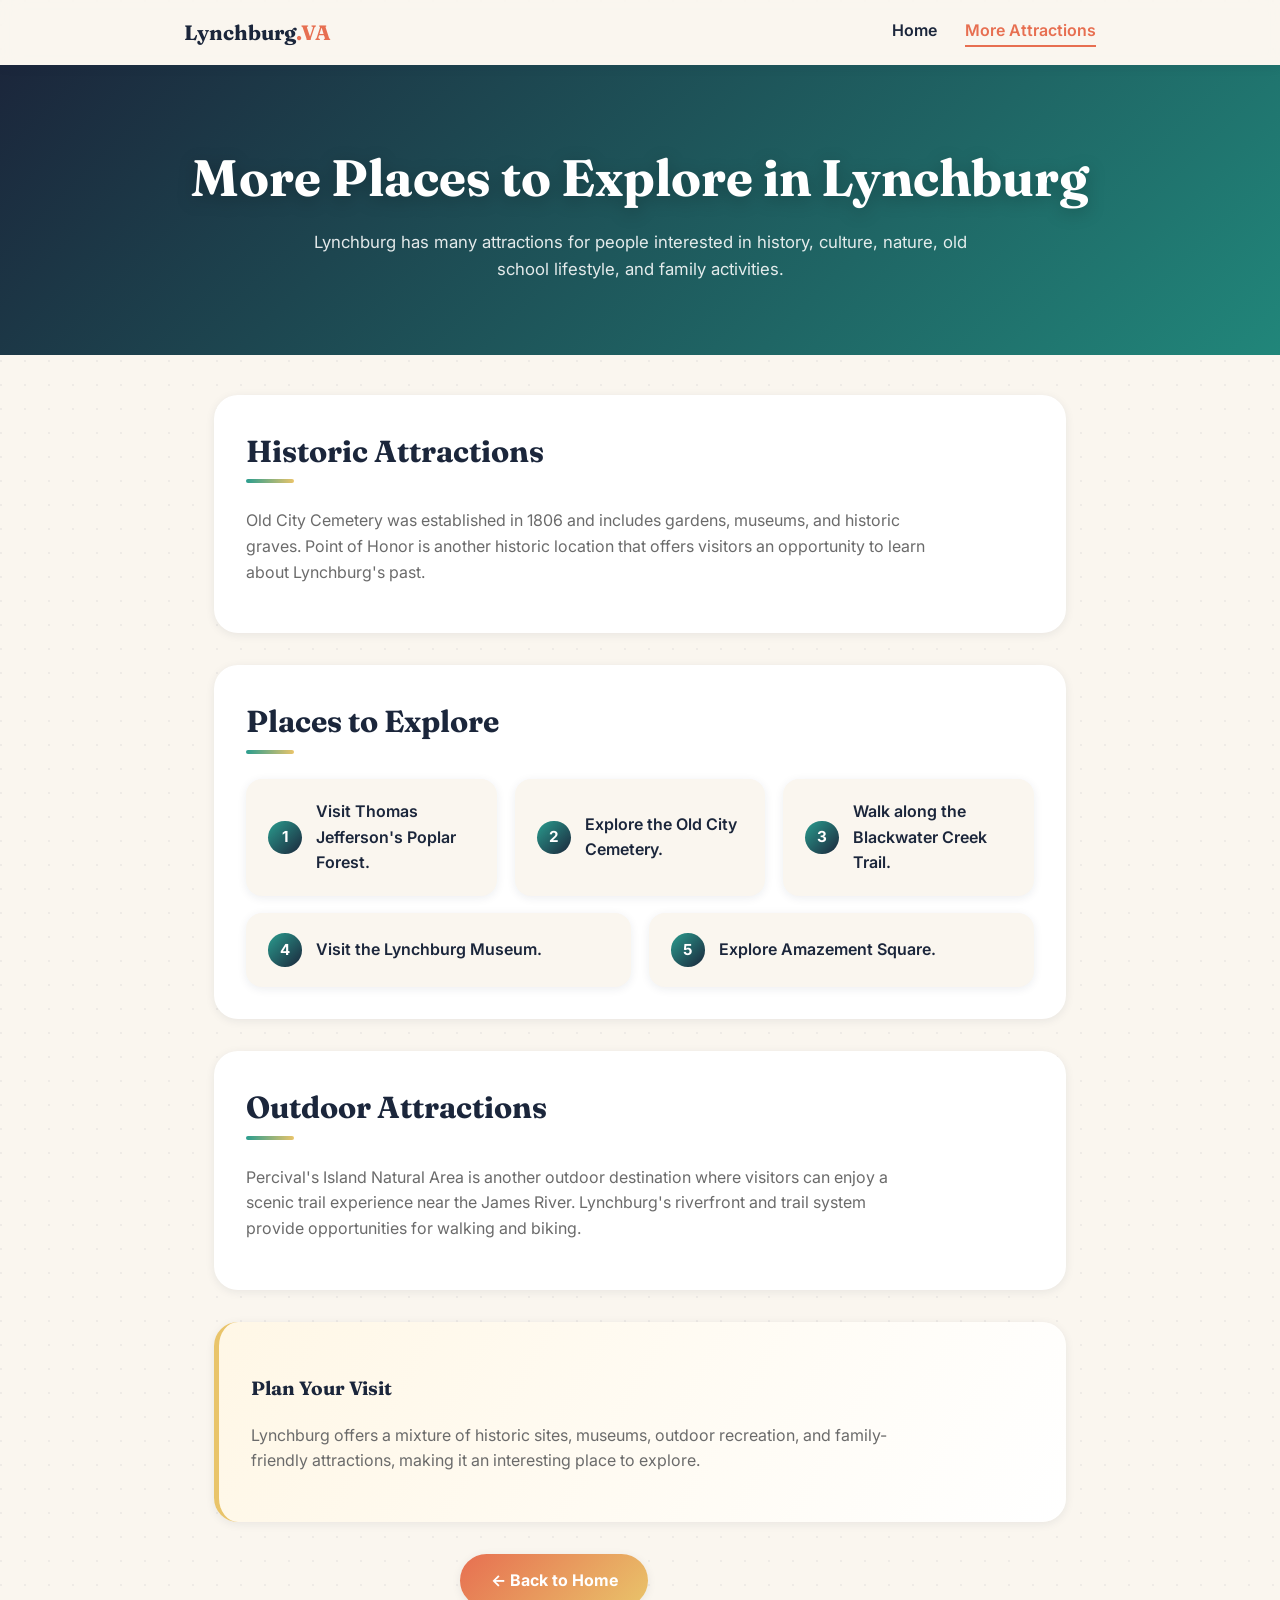
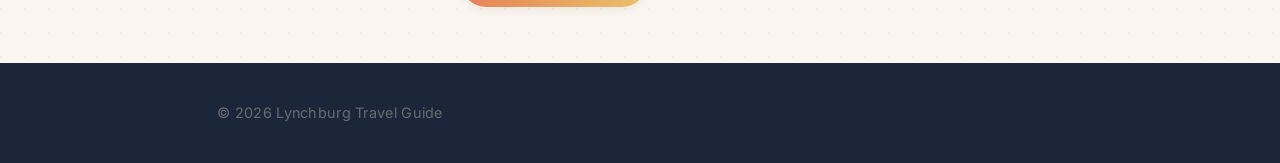
==== page2.html @ 8ecd6f42 "Add HTML structure and CSS styling with Flexbox layout" ====
<!DOCTYPE html>
<html lang="en">
<!-- Title of the page -->
<head>
    <meta charset="UTF-8">
    <meta name="viewport" content="width=device-width, initial-scale=1.0">
    <title>More Lynchburg Attractions</title>
    <!-- Google Fonts for heading/body typography -->
    <link rel="preconnect" href="https://fonts.googleapis.com">
    <link rel="preconnect" href="https://fonts.gstatic.com" crossorigin>
    <link href="https://fonts.googleapis.com/css2?family=Fraunces:wght@600;700&family=Inter:wght@400;500;600;700&display=swap" rel="stylesheet">
    <!-- Custom stylesheet -->
    <link rel="stylesheet" href="styles.css">
</head>
<body>
    <!-- Site navigation -->
    <header class="site-header">
        <nav class="site-nav">
            <a href="index.html" class="logo">Lynchburg<span>.VA</span></a>
            <div class="nav-links">
                <a href="index.html" class="nav-link">Home</a>
                <a href="page2.html" class="nav-link active">More Attractions</a>
            </div>
        </nav>
    </header>

    <!-- Main header -->
    <section class="hero" id="hero">
        <h1>More Places to Explore in Lynchburg</h1>
        <!-- Giving context about main topic -->
        <p class="hero-text">Lynchburg has many attractions for people interested in history, culture, nature, old school lifestyle, and family activities.</p>
    </section>

    <main class="container">
        <!-- Attractions list -->
        <section class="content-section" id="historic">
            <h2>Historic Attractions</h2>
            <p>
                Old City Cemetery was established in 1806 and includes gardens, museums, and historic graves. Point of Honor is another historic location that offers visitors an opportunity to learn about Lynchburg's past.
            </p>
        </section>

        <!-- Places List -->
        <section class="content-section" id="explore">
            <h2>Places to Explore</h2>
            <ol class="attractions-grid numbered">
                <li class="attraction-card">Visit Thomas Jefferson's Poplar Forest.</li>
                <li class="attraction-card">Explore the Old City Cemetery.</li>
                <li class="attraction-card">Walk along the Blackwater Creek Trail.</li>
                <li class="attraction-card">Visit the Lynchburg Museum.</li>
                <li class="attraction-card">Explore Amazement Square.</li>
            </ol>
        </section>

        <section class="content-section" id="outdoor">
            <h2>Outdoor Attractions</h2>
            <p>
                Percival's Island Natural Area is another outdoor destination where visitors can enjoy a scenic trail experience near the James River. Lynchburg's riverfront and trail system provide opportunities for walking and biking.
            </p>
        </section>

        <section class="content-section highlight" id="plan-visit">
            <h3>Plan Your Visit</h3>
            <p>
                Lynchburg offers a mixture of historic sites, museums, outdoor recreation, and family-friendly attractions, making it an interesting place to explore.
            </p>
        </section>

        <!-- Link of the home page -->
        <p class="cta">
            <a href="index.html" class="btn">&larr; Back to Home</a>
        </p>
    </main>

    <footer class="site-footer">
        <p>&copy; 2026 Lynchburg Travel Guide</p>
    </footer>
</body>
</html>
---- styles.css ----
/* =========================================================
   Lynchburg Attractions — Stylesheet
   Shared by index.html and page2.html
   Sections: Variables > Reset > Tag styles > Layout (Flexbox)
             > Classes/IDs > Components > Animations > Responsive
   ========================================================= */

/* ---------- 1. Design tokens (CSS variables) ---------- */
:root {
    --color-navy: #1b263b;
    --color-navy-light: #2b3a55;
    --color-teal: #2a9d8f;
    --color-teal-dark: #21867a;
    --color-gold: #e9c46a;
    --color-brick: #e76f51;
    --color-cream: #faf6ef;
    --color-white: #ffffff;
    --color-text: #2f2f2f;
    --color-text-light: #6b6b6b;

    --font-heading: "Fraunces", Georgia, serif;
    --font-body: "Inter", "Segoe UI", sans-serif;

    --radius-sm: 8px;
    --radius-md: 16px;
    --radius-lg: 24px;

    --shadow-sm: 0 2px 10px rgba(27, 38, 59, 0.08);
    --shadow-md: 0 10px 26px rgba(27, 38, 59, 0.14);
    --shadow-lg: 0 20px 46px rgba(27, 38, 59, 0.22);

    --transition: 0.3s ease;
}

/* ---------- 2. Reset & base ---------- */
* {
    box-sizing: border-box;
}

html {
    scroll-behavior: smooth;
}

::selection {
    background: var(--color-gold);
    color: var(--color-navy);
}

/* Themed scrollbar (WebKit browsers) */
::-webkit-scrollbar {
    width: 10px;
}
::-webkit-scrollbar-track {
    background: var(--color-cream);
}
::-webkit-scrollbar-thumb {
    background: var(--color-teal);
    border-radius: 10px;
}

/* ---------- 3. Tag-based styling ---------- */
body {
    margin: 0;
    font-family: var(--font-body);
    color: var(--color-text);
    background-color: var(--color-cream);
    background-image:
        radial-gradient(circle at 1px 1px, rgba(27, 38, 59, 0.05) 1px, transparent 0);
    background-size: 24px 24px;
    line-height: 1.6;
    /* Flexbox page shell: pushes footer to the bottom on short pages */
    display: flex;
    flex-direction: column;
    min-height: 100vh;
}

h1 {
    font-family: var(--font-heading);
    font-size: clamp(2.1rem, 5vw, 3.2rem);
    font-weight: 700;
    margin: 0 0 0.6rem;
}

h2 {
    font-family: var(--font-heading);
    font-size: clamp(1.4rem, 3vw, 1.9rem);
    color: var(--color-navy);
    margin-top: 0;
    position: relative;
    padding-bottom: 0.5rem;
}

/* Small decorative underline under every h2, tag-level styling */
h2::after {
    content: "";
    position: absolute;
    left: 0;
    bottom: 0;
    width: 48px;
    height: 4px;
    border-radius: 4px;
    background: linear-gradient(90deg, var(--color-teal), var(--color-gold));
}

h3 {
    font-family: var(--font-heading);
    color: var(--color-navy);
    font-size: 1.2rem;
}

p {
    color: var(--color-text-light);
    max-width: 68ch;
}

ul,
ol {
    padding-left: 0;
}

li {
    list-style: none;
}

a {
    color: var(--color-teal-dark);
    text-decoration: none;
    transition: color var(--transition);
}

a:hover {
    color: var(--color-brick);
}

img {
    max-width: 100%;
    display: block;
}

/* ---------- 4. Site header / nav (Flexbox) ---------- */
.site-header {
    position: sticky;
    top: 0;
    z-index: 10;
    background: rgba(250, 246, 239, 0.85);
    backdrop-filter: blur(10px);
    -webkit-backdrop-filter: blur(10px);
    box-shadow: var(--shadow-sm);
}

.site-nav {
    display: flex;
    align-items: center;
    justify-content: space-between;
    flex-wrap: wrap;
    gap: 0.75rem;
    max-width: 960px;
    margin: 0 auto;
    padding: 1rem 1.5rem;
}

.logo {
    font-family: var(--font-heading);
    font-weight: 700;
    font-size: 1.3rem;
    color: var(--color-navy);
}

.logo span {
    color: var(--color-brick);
}

.logo:hover {
    color: var(--color-navy);
}

.nav-links {
    display: flex;
    gap: 1.75rem;
}

.nav-link {
    position: relative;
    font-weight: 600;
    color: var(--color-navy);
    padding-bottom: 4px;
}

.nav-link::after {
    content: "";
    position: absolute;
    left: 0;
    bottom: 0;
    width: 0%;
    height: 2px;
    background: var(--color-brick);
    transition: width var(--transition);
}

.nav-link:hover {
    color: var(--color-navy);
}

.nav-link:hover::after,
.nav-link.active::after {
    width: 100%;
}

.nav-link.active {
    color: var(--color-brick);
}

/* ---------- 5. Hero section ---------- */
.hero {
    background: linear-gradient(135deg, var(--color-navy), var(--color-teal-dark));
    background-image:
        linear-gradient(135deg, var(--color-navy), var(--color-teal-dark)),
        repeating-linear-gradient(45deg, rgba(255, 255, 255, 0.04) 0 2px, transparent 2px 14px);
    color: var(--color-white);
    text-align: center;
    padding: 4.5rem 1.5rem;
}

.hero h1 {
    color: var(--color-white);
    text-shadow: 0 4px 18px rgba(0, 0, 0, 0.25);
    animation: fadeInUp 0.7s ease both;
}

.hero-text {
    color: rgba(255, 255, 255, 0.88);
    max-width: 60ch;
    margin: 0 auto;
    font-size: 1.05rem;
    animation: fadeInUp 0.7s ease 0.15s both;
}

/* ---------- 6. Page container & content sections ---------- */
.container {
    width: 100%;
    max-width: 900px;
    margin: 0 auto;
    padding: 2.5rem 1.5rem 1rem;
    flex: 1;
}

.content-section {
    background: var(--color-white);
    border-radius: var(--radius-lg);
    box-shadow: var(--shadow-sm);
    padding: 2rem;
    margin-bottom: 2rem;
    animation: fadeInUp 0.6s ease both;
}

.content-section.highlight {
    background: linear-gradient(120deg, #fff7e6, var(--color-white));
    border-left: 5px solid var(--color-gold);
}

/* ---------- 7. Image styling (class + id) ---------- */
.rounded-img {
    border-radius: var(--radius-md);
    box-shadow: var(--shadow-md);
    margin: 1.25rem auto 0;
    transition: transform var(--transition), box-shadow var(--transition);
}

#city-photo:hover {
    transform: scale(1.02);
    box-shadow: var(--shadow-lg);
}

/* ---------- 8. Attractions grid (Flexbox layout) ---------- */
.attractions-grid {
    display: flex;
    flex-wrap: wrap;
    gap: 1.1rem;
    margin: 1.5rem 0 0;
}

.attraction-card {
    flex: 1 1 200px;
    background: var(--color-cream);
    border-left: 4px solid var(--color-teal);
    border-radius: var(--radius-md);
    padding: 1.25rem 1.4rem;
    font-weight: 600;
    color: var(--color-navy);
    box-shadow: var(--shadow-sm);
    transition: transform var(--transition), box-shadow var(--transition), border-color var(--transition);
}

.attraction-card:hover {
    transform: translateY(-6px);
    box-shadow: var(--shadow-md);
}

/* Cycle accent colors across cards for visual rhythm */
.attraction-card:nth-child(3n+2) {
    border-left-color: var(--color-gold);
}
.attraction-card:nth-child(3n+3) {
    border-left-color: var(--color-brick);
}

/* Numbered variant (ordered list on page 2) */
.attractions-grid.numbered {
    counter-reset: step;
}

.attractions-grid.numbered .attraction-card {
    display: flex;
    align-items: center;
    gap: 0.9rem;
    counter-increment: step;
    border-left: none;
}

.attractions-grid.numbered .attraction-card::before {
    content: counter(step);
    flex-shrink: 0;
    display: flex;
    align-items: center;
    justify-content: center;
    width: 2.1rem;
    height: 2.1rem;
    border-radius: 50%;
    background: linear-gradient(135deg, var(--color-teal), var(--color-navy));
    color: var(--color-white);
    font-size: 0.95rem;
    font-weight: 700;
}

/* ---------- 9. Call-to-action button ---------- */
.cta {
    display: flex;
    justify-content: center;
    margin: 1rem 0 2.5rem;
}

.btn {
    display: inline-flex;
    align-items: center;
    gap: 0.5rem;
    background: linear-gradient(135deg, var(--color-brick), var(--color-gold));
    color: var(--color-white) !important;
    font-weight: 700;
    padding: 0.85rem 1.9rem;
    border-radius: 999px;
    box-shadow: var(--shadow-sm);
    transition: transform var(--transition), box-shadow var(--transition);
}

.btn:hover {
    transform: translateY(-3px);
    box-shadow: var(--shadow-lg);
    color: var(--color-white);
}

.btn:active {
    transform: translateY(0);
}

/* ---------- 10. Footer (Flexbox) ---------- */
.site-footer {
    background: var(--color-navy);
    color: rgba(255, 255, 255, 0.75);
    text-align: center;
    padding: 1.5rem;
    font-size: 0.9rem;
    letter-spacing: 0.02em;
}

/* ---------- 11. Animations ---------- */
@keyframes fadeInUp {
    from {
        opacity: 0;
        transform: translateY(16px);
    }
    to {
        opacity: 1;
        transform: translateY(0);
    }
}

/* Stagger content sections slightly as they appear */
.content-section:nth-of-type(2) { animation-delay: 0.05s; }
.content-section:nth-of-type(3) { animation-delay: 0.1s; }
.content-section:nth-of-type(4) { animation-delay: 0.15s; }

/* ---------- 12. Responsive tweaks ---------- */
@media (max-width: 640px) {
    .site-nav {
        flex-direction: column;
        align-items: flex-start;
    }

    .hero {
        padding: 3rem 1.25rem;
    }

    .content-section {
        padding: 1.5rem;
    }

    .attraction-card {
        flex: 1 1 100%;
    }
}
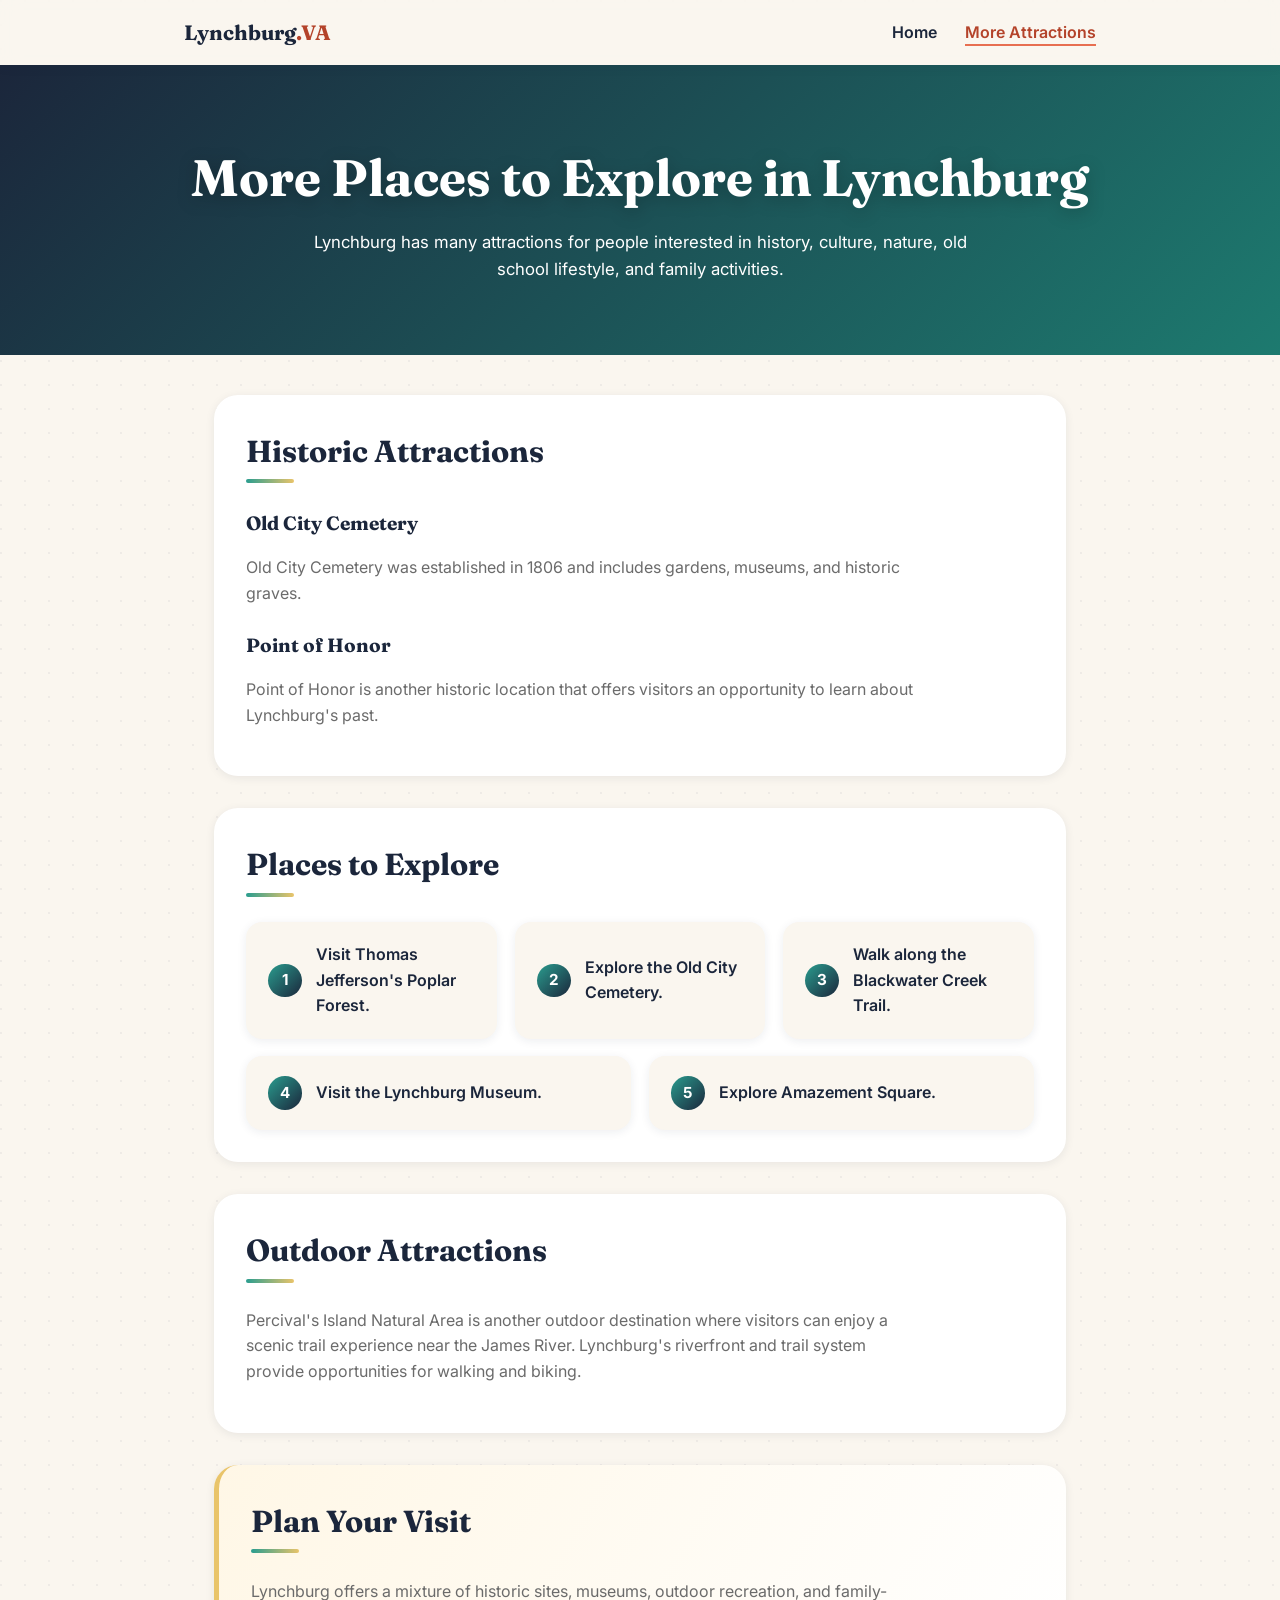
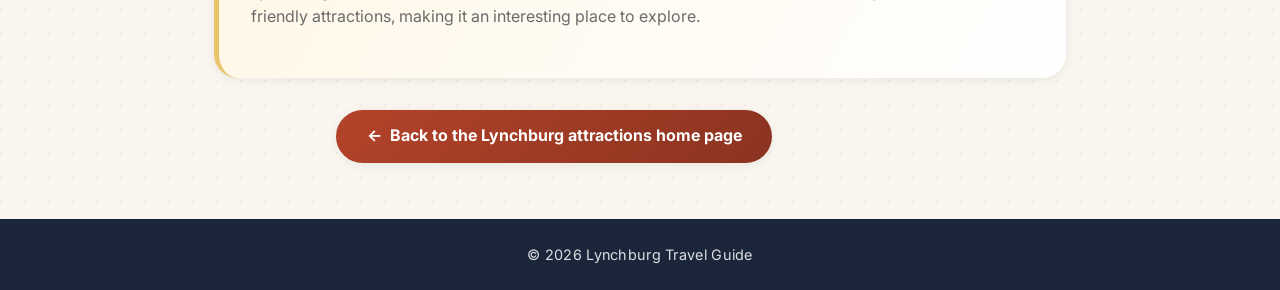
==== commit ef8a4e3a: "Assignment done" ====
--- a/page2.html
+++ b/page2.html
@@ -5,6 +5,7 @@
     <meta charset="UTF-8">
     <meta name="viewport" content="width=device-width, initial-scale=1.0">
     <title>More Lynchburg Attractions</title>
+    <meta name="description" content="More places to explore in Lynchburg, Virginia: historic sites, outdoor trails, and family activities.">
     <!-- Google Fonts for heading/body typography -->
     <link rel="preconnect" href="https://fonts.googleapis.com">
     <link rel="preconnect" href="https://fonts.gstatic.com" crossorigin>
@@ -13,63 +14,73 @@
     <link rel="stylesheet" href="styles.css">
 </head>
 <body>
+    <!-- Lets keyboard and screen reader users jump past the navigation -->
+    <a href="#main-content" class="skip-link">Skip to main content</a>
+
     <!-- Site navigation -->
     <header class="site-header">
-        <nav class="site-nav">
-            <a href="index.html" class="logo">Lynchburg<span>.VA</span></a>
-            <div class="nav-links">
-                <a href="index.html" class="nav-link">Home</a>
-                <a href="page2.html" class="nav-link active">More Attractions</a>
-            </div>
+        <nav class="site-nav" aria-label="Main">
+            <a href="index.html" class="logo" aria-label="Lynchburg.VA home">Lynchburg<span>.VA</span></a>
+            <ul class="nav-links">
+                <li><a href="index.html" class="nav-link">Home</a></li>
+                <li><a href="page2.html" class="nav-link active" aria-current="page">More Attractions</a></li>
+            </ul>
         </nav>
     </header>
 
-    <!-- Main header -->
-    <section class="hero" id="hero">
-        <h1>More Places to Explore in Lynchburg</h1>
-        <!-- Giving context about main topic -->
-        <p class="hero-text">Lynchburg has many attractions for people interested in history, culture, nature, old school lifestyle, and family activities.</p>
-    </section>
-
-    <main class="container">
-        <!-- Attractions list -->
-        <section class="content-section" id="historic">
-            <h2>Historic Attractions</h2>
-            <p>
-                Old City Cemetery was established in 1806 and includes gardens, museums, and historic graves. Point of Honor is another historic location that offers visitors an opportunity to learn about Lynchburg's past.
-            </p>
+    <main id="main-content">
+        <!-- Main header -->
+        <section class="hero" id="hero">
+            <h1>More Places to Explore in Lynchburg</h1>
+            <!-- Giving context about main topic -->
+            <p class="hero-text">Lynchburg has many attractions for people interested in history, culture, nature, old school lifestyle, and family activities.</p>
         </section>
 
-        <!-- Places List -->
-        <section class="content-section" id="explore">
-            <h2>Places to Explore</h2>
-            <ol class="attractions-grid numbered">
-                <li class="attraction-card">Visit Thomas Jefferson's Poplar Forest.</li>
-                <li class="attraction-card">Explore the Old City Cemetery.</li>
-                <li class="attraction-card">Walk along the Blackwater Creek Trail.</li>
-                <li class="attraction-card">Visit the Lynchburg Museum.</li>
-                <li class="attraction-card">Explore Amazement Square.</li>
-            </ol>
-        </section>
+        <div class="container">
+            <!-- Historic sites, each with its own sub-heading -->
+            <section class="content-section" id="historic" aria-labelledby="historic-heading">
+                <h2 id="historic-heading">Historic Attractions</h2>
+                <h3>Old City Cemetery</h3>
+                <p>
+                    Old City Cemetery was established in 1806 and includes gardens, museums, and historic graves.
+                </p>
+                <h3>Point of Honor</h3>
+                <p>
+                    Point of Honor is another historic location that offers visitors an opportunity to learn about Lynchburg's past.
+                </p>
+            </section>
 
-        <section class="content-section" id="outdoor">
-            <h2>Outdoor Attractions</h2>
-            <p>
-                Percival's Island Natural Area is another outdoor destination where visitors can enjoy a scenic trail experience near the James River. Lynchburg's riverfront and trail system provide opportunities for walking and biking.
+            <!-- Places List -->
+            <section class="content-section" id="explore" aria-labelledby="explore-heading">
+                <h2 id="explore-heading">Places to Explore</h2>
+                <ol class="attractions-grid numbered">
+                    <li class="attraction-card">Visit Thomas Jefferson's Poplar Forest.</li>
+                    <li class="attraction-card">Explore the Old City Cemetery.</li>
+                    <li class="attraction-card">Walk along the Blackwater Creek Trail.</li>
+                    <li class="attraction-card">Visit the Lynchburg Museum.</li>
+                    <li class="attraction-card">Explore Amazement Square.</li>
+                </ol>
+            </section>
+
+            <section class="content-section" id="outdoor" aria-labelledby="outdoor-heading">
+                <h2 id="outdoor-heading">Outdoor Attractions</h2>
+                <p>
+                    Percival's Island Natural Area is another outdoor destination where visitors can enjoy a scenic trail experience near the James River. Lynchburg's riverfront and trail system provide opportunities for walking and biking.
+                </p>
+            </section>
+
+            <section class="content-section highlight" id="plan-visit" aria-labelledby="plan-visit-heading">
+                <h2 id="plan-visit-heading">Plan Your Visit</h2>
+                <p>
+                    Lynchburg offers a mixture of historic sites, museums, outdoor recreation, and family-friendly attractions, making it an interesting place to explore.
+                </p>
+            </section>
+
+            <!-- Link of the home page -->
+            <p class="cta">
+                <a href="index.html" class="btn"><span aria-hidden="true">&larr;</span> Back to the Lynchburg attractions home page</a>
             </p>
-        </section>
-
-        <section class="content-section highlight" id="plan-visit">
-            <h3>Plan Your Visit</h3>
-            <p>
-                Lynchburg offers a mixture of historic sites, museums, outdoor recreation, and family-friendly attractions, making it an interesting place to explore.
-            </p>
-        </section>
-
-        <!-- Link of the home page -->
-        <p class="cta">
-            <a href="index.html" class="btn">&larr; Back to Home</a>
-        </p>
+        </div>
     </main>
 
     <footer class="site-footer">
--- a/styles.css
+++ b/styles.css
@@ -10,9 +10,12 @@
     --color-navy: #1b263b;
     --color-navy-light: #2b3a55;
     --color-teal: #2a9d8f;
-    --color-teal-dark: #21867a;
+    /* Darkened from #21867a so white text on it passes WCAG AA (5.2:1) */
+    --color-teal-dark: #1d7a6f;
     --color-gold: #e9c46a;
     --color-brick: #e76f51;
+    /* Text-safe brick: 5.1:1 on cream (original #e76f51 was only 2.9:1) */
+    --color-brick-dark: #b4432a;
     --color-cream: #faf6ef;
     --color-white: #ffffff;
     --color-text: #2f2f2f;
@@ -30,6 +33,7 @@
     --shadow-lg: 0 20px 46px rgba(27, 38, 59, 0.22);
 
     --transition: 0.3s ease;
+    --focus-ring: 3px solid var(--color-gold);
 }
 
 /* ---------- 2. Reset & base ---------- */
@@ -129,12 +133,39 @@
 }
 
 a:hover {
-    color: var(--color-brick);
+    color: var(--color-brick-dark);
 }
 
 img {
     max-width: 100%;
+    height: auto;
     display: block;
+}
+
+/* Visible keyboard focus on every interactive element */
+a:focus-visible {
+    outline: var(--focus-ring);
+    outline-offset: 3px;
+    border-radius: 4px;
+}
+
+/* Skip link: hidden off-screen until a keyboard user tabs to it */
+.skip-link {
+    position: absolute;
+    left: 1rem;
+    top: -4rem;
+    z-index: 100;
+    background: var(--color-navy);
+    color: var(--color-white);
+    padding: 0.75rem 1.25rem;
+    border-radius: var(--radius-sm);
+    font-weight: 600;
+    transition: top var(--transition);
+}
+
+.skip-link:focus {
+    top: 1rem;
+    color: var(--color-white);
 }
 
 /* ---------- 4. Site header / nav (Flexbox) ---------- */
@@ -167,7 +198,7 @@
 }
 
 .logo span {
-    color: var(--color-brick);
+    color: var(--color-brick-dark);
 }
 
 .logo:hover {
@@ -177,6 +208,7 @@
 .nav-links {
     display: flex;
     gap: 1.75rem;
+    margin: 0;
 }
 
 .nav-link {
@@ -207,7 +239,7 @@
 }
 
 .nav-link.active {
-    color: var(--color-brick);
+    color: var(--color-brick-dark);
 }
 
 /* ---------- 5. Hero section ---------- */
@@ -228,7 +260,7 @@
 }
 
 .hero-text {
-    color: rgba(255, 255, 255, 0.88);
+    color: var(--color-white);
     max-width: 60ch;
     margin: 0 auto;
     font-size: 1.05rem;
@@ -236,12 +268,16 @@
 }
 
 /* ---------- 6. Page container & content sections ---------- */
+/* main grows to fill the page so the footer stays at the bottom */
+main {
+    flex: 1;
+}
+
 .container {
     width: 100%;
     max-width: 900px;
     margin: 0 auto;
     padding: 2.5rem 1.5rem 1rem;
-    flex: 1;
 }
 
 .content-section {
@@ -253,6 +289,10 @@
     animation: fadeInUp 0.6s ease both;
 }
 
+.content-section h3 {
+    margin: 1.5rem 0 0.25rem;
+}
+
 .content-section.highlight {
     background: linear-gradient(120deg, #fff7e6, var(--color-white));
     border-left: 5px solid var(--color-gold);
@@ -343,7 +383,8 @@
     display: inline-flex;
     align-items: center;
     gap: 0.5rem;
-    background: linear-gradient(135deg, var(--color-brick), var(--color-gold));
+    /* Dark brick to deep rust keeps white text above 4.5:1 across the whole gradient */
+    background: linear-gradient(135deg, var(--color-brick-dark), #8a3320);
     color: var(--color-white) !important;
     font-weight: 700;
     padding: 0.85rem 1.9rem;
@@ -372,6 +413,13 @@
     letter-spacing: 0.02em;
 }
 
+/* Override the global grey p color, which was only 2.84:1 on navy */
+.site-footer p {
+    color: rgba(255, 255, 255, 0.85);
+    max-width: none;
+    margin: 0;
+}
+
 /* ---------- 11. Animations ---------- */
 @keyframes fadeInUp {
     from {
@@ -390,21 +438,88 @@
 .content-section:nth-of-type(4) { animation-delay: 0.15s; }
 
 /* ---------- 12. Responsive tweaks ---------- */
+/* Tablets and phones (common widths: 375px to 640px) */
 @media (max-width: 640px) {
+    body {
+        font-size: 0.95rem;
+    }
+
     .site-nav {
         flex-direction: column;
-        align-items: flex-start;
+        align-items: center;
+        padding: 0.75rem 1rem;
+    }
+
+    .nav-links {
+        gap: 1.25rem;
+    }
+
+    /* Larger tap targets for touch screens */
+    .nav-link {
+        display: inline-block;
+        padding: 0.5rem 0.25rem;
     }
 
     .hero {
         padding: 3rem 1.25rem;
     }
 
+    .hero-text {
+        font-size: 1rem;
+    }
+
+    .container {
+        padding: 1.5rem 1rem 0.5rem;
+    }
+
     .content-section {
-        padding: 1.5rem;
+        padding: 1.5rem 1.25rem;
+        border-radius: var(--radius-md);
+        margin-bottom: 1.5rem;
+    }
+
+    /* Stack the attraction cards in a single column */
+    .attractions-grid {
+        flex-direction: column;
     }
 
     .attraction-card {
         flex: 1 1 100%;
     }
-}
+
+    /* Full-width button is easier to tap */
+    .btn {
+        width: 100%;
+        justify-content: center;
+        text-align: center;
+    }
+}
+
+/* Small phones */
+@media (max-width: 400px) {
+    h1 {
+        font-size: 1.8rem;
+    }
+
+    .hero {
+        padding: 2.5rem 1rem;
+    }
+
+    .content-section {
+        padding: 1.25rem 1rem;
+    }
+}
+
+/* Respect users who ask the OS to reduce motion */
+@media (prefers-reduced-motion: reduce) {
+    *,
+    *::before,
+    *::after {
+        animation: none !important;
+        transition: none !important;
+    }
+
+    html {
+        scroll-behavior: auto;
+    }
+}
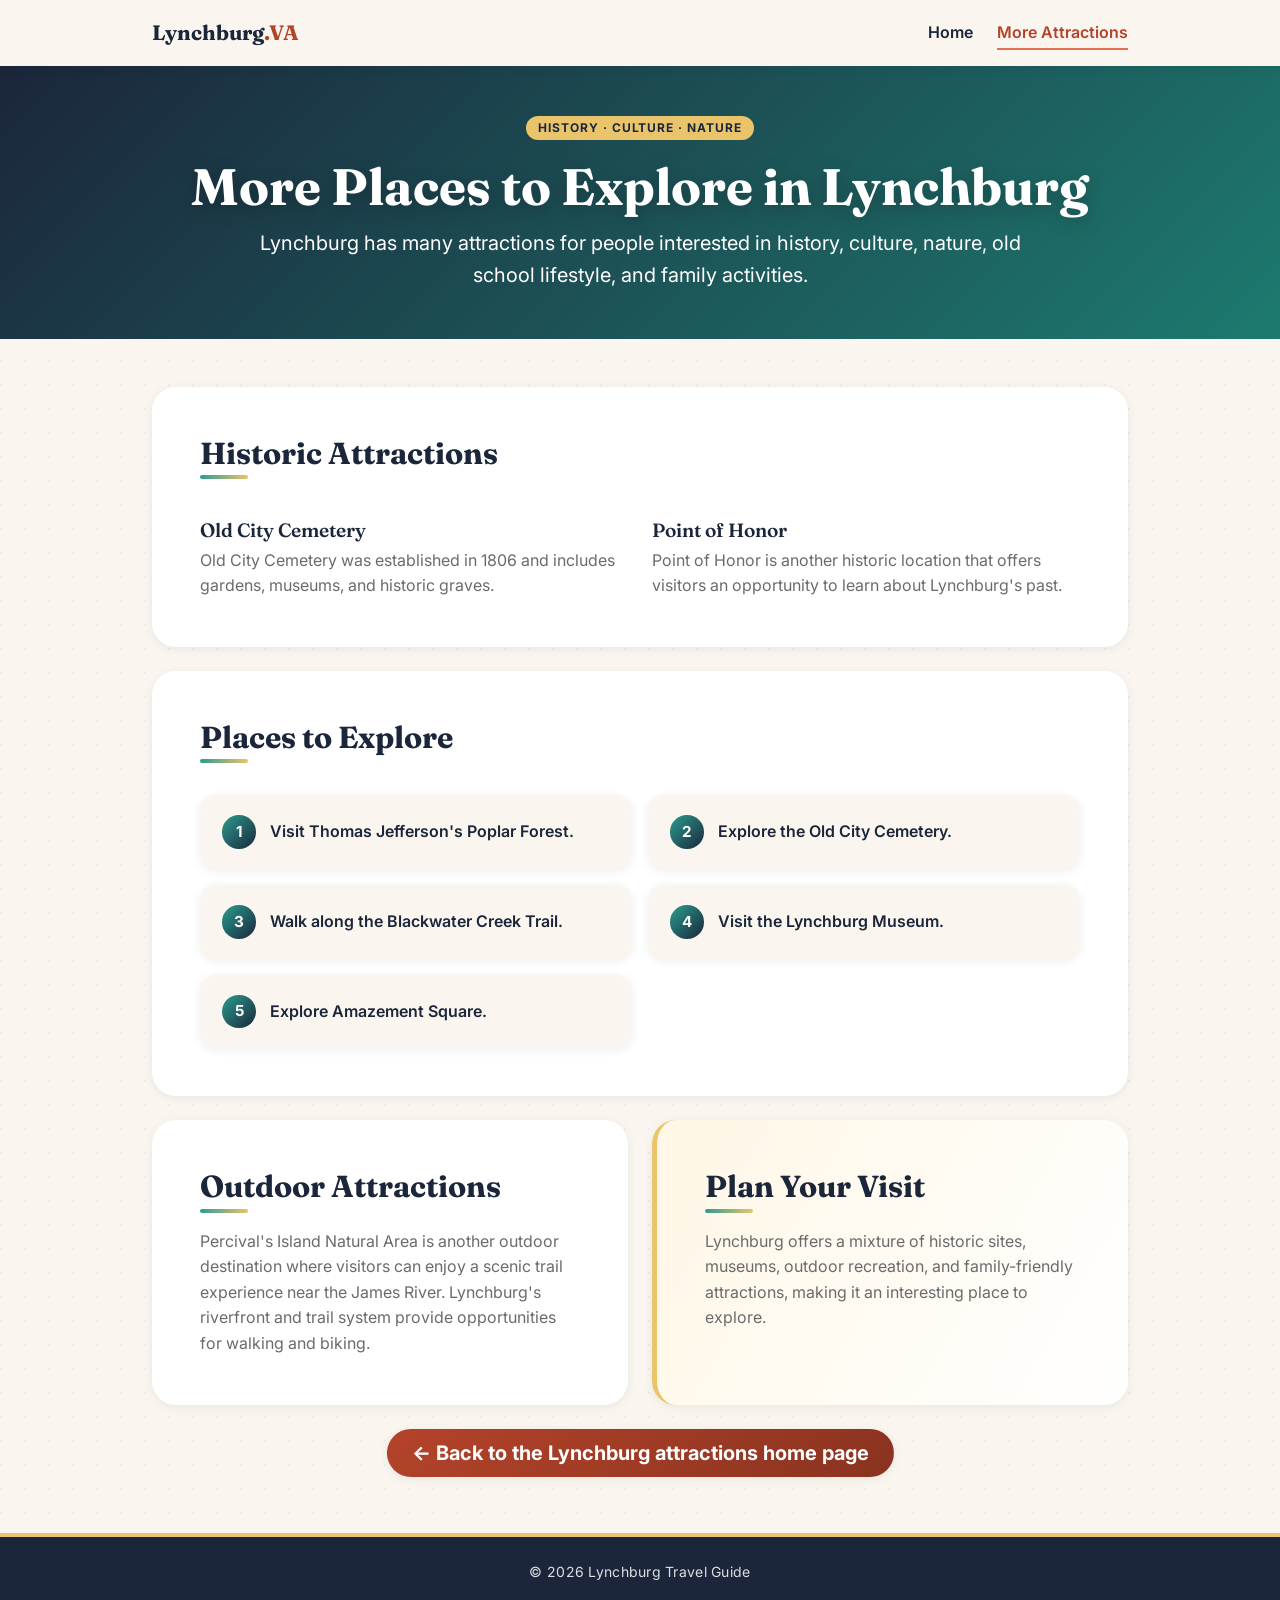
==== commit e9e2783c: "Add Bootstrap styling and refactor custom CSS" ====
--- a/page2.html
+++ b/page2.html
@@ -10,81 +10,96 @@
     <link rel="preconnect" href="https://fonts.googleapis.com">
     <link rel="preconnect" href="https://fonts.gstatic.com" crossorigin>
     <link href="https://fonts.googleapis.com/css2?family=Fraunces:wght@600;700&family=Inter:wght@400;500;600;700&display=swap" rel="stylesheet">
+    <!-- Bootstrap CSS (loaded first so styles.css can override it) -->
+    <link href="https://cdn.jsdelivr.net/npm/bootstrap@5.3.3/dist/css/bootstrap.min.css" rel="stylesheet" integrity="sha384-QWTKZyjpPEjISv5WaRU9OFeRpok6YctnYmDr5pNlyT2bRjXh0JMhjY6hW+ALEwIH" crossorigin="anonymous">
     <!-- Custom stylesheet -->
     <link rel="stylesheet" href="styles.css">
 </head>
-<body>
+<body class="d-flex flex-column min-vh-100">
     <!-- Lets keyboard and screen reader users jump past the navigation -->
     <a href="#main-content" class="skip-link">Skip to main content</a>
 
     <!-- Site navigation -->
-    <header class="site-header">
-        <nav class="site-nav" aria-label="Main">
+    <header class="site-header sticky-top">
+        <nav class="container d-flex flex-wrap align-items-center justify-content-center justify-content-sm-between gap-2 py-3" aria-label="Main">
             <a href="index.html" class="logo" aria-label="Lynchburg.VA home">Lynchburg<span>.VA</span></a>
-            <ul class="nav-links">
-                <li><a href="index.html" class="nav-link">Home</a></li>
-                <li><a href="page2.html" class="nav-link active" aria-current="page">More Attractions</a></li>
+            <ul class="nav gap-4 mb-0">
+                <li class="nav-item"><a href="index.html" class="nav-link">Home</a></li>
+                <li class="nav-item"><a href="page2.html" class="nav-link active" aria-current="page">More Attractions</a></li>
             </ul>
         </nav>
     </header>
 
-    <main id="main-content">
+    <main id="main-content" class="flex-grow-1">
         <!-- Main header -->
-        <section class="hero" id="hero">
+        <section class="hero text-center py-5 px-3" id="hero">
+            <span class="badge rounded-pill badge-gold mb-3">History &middot; Culture &middot; Nature</span>
             <h1>More Places to Explore in Lynchburg</h1>
             <!-- Giving context about main topic -->
-            <p class="hero-text">Lynchburg has many attractions for people interested in history, culture, nature, old school lifestyle, and family activities.</p>
+            <p class="hero-text lead mx-auto mb-0">Lynchburg has many attractions for people interested in history, culture, nature, old school lifestyle, and family activities.</p>
         </section>
 
-        <div class="container">
-            <!-- Historic sites, each with its own sub-heading -->
-            <section class="content-section" id="historic" aria-labelledby="historic-heading">
+        <div class="container content-wrap py-5">
+            <!-- Historic sites, each with its own sub-heading, in a two-column grid -->
+            <section class="content-section p-4 p-md-5 mb-4" id="historic" aria-labelledby="historic-heading">
                 <h2 id="historic-heading">Historic Attractions</h2>
-                <h3>Old City Cemetery</h3>
-                <p>
-                    Old City Cemetery was established in 1806 and includes gardens, museums, and historic graves.
-                </p>
-                <h3>Point of Honor</h3>
-                <p>
-                    Point of Honor is another historic location that offers visitors an opportunity to learn about Lynchburg's past.
-                </p>
+                <div class="row g-4 mt-1">
+                    <div class="col-md-6">
+                        <h3>Old City Cemetery</h3>
+                        <p class="mb-0">
+                            Old City Cemetery was established in 1806 and includes gardens, museums, and historic graves.
+                        </p>
+                    </div>
+                    <div class="col-md-6">
+                        <h3>Point of Honor</h3>
+                        <p class="mb-0">
+                            Point of Honor is another historic location that offers visitors an opportunity to learn about Lynchburg's past.
+                        </p>
+                    </div>
+                </div>
             </section>
 
             <!-- Places List -->
-            <section class="content-section" id="explore" aria-labelledby="explore-heading">
+            <section class="content-section p-4 p-md-5 mb-4" id="explore" aria-labelledby="explore-heading">
                 <h2 id="explore-heading">Places to Explore</h2>
-                <ol class="attractions-grid numbered">
-                    <li class="attraction-card">Visit Thomas Jefferson's Poplar Forest.</li>
-                    <li class="attraction-card">Explore the Old City Cemetery.</li>
-                    <li class="attraction-card">Walk along the Blackwater Creek Trail.</li>
-                    <li class="attraction-card">Visit the Lynchburg Museum.</li>
-                    <li class="attraction-card">Explore Amazement Square.</li>
+                <ol class="row row-cols-1 row-cols-md-2 g-3 list-unstyled mt-2 mb-0 numbered">
+                    <li class="col"><div class="attraction-card h-100">Visit Thomas Jefferson's Poplar Forest.</div></li>
+                    <li class="col"><div class="attraction-card h-100">Explore the Old City Cemetery.</div></li>
+                    <li class="col"><div class="attraction-card h-100">Walk along the Blackwater Creek Trail.</div></li>
+                    <li class="col"><div class="attraction-card h-100">Visit the Lynchburg Museum.</div></li>
+                    <li class="col"><div class="attraction-card h-100">Explore Amazement Square.</div></li>
                 </ol>
             </section>
 
-            <section class="content-section" id="outdoor" aria-labelledby="outdoor-heading">
-                <h2 id="outdoor-heading">Outdoor Attractions</h2>
-                <p>
-                    Percival's Island Natural Area is another outdoor destination where visitors can enjoy a scenic trail experience near the James River. Lynchburg's riverfront and trail system provide opportunities for walking and biking.
-                </p>
-            </section>
-
-            <section class="content-section highlight" id="plan-visit" aria-labelledby="plan-visit-heading">
-                <h2 id="plan-visit-heading">Plan Your Visit</h2>
-                <p>
-                    Lynchburg offers a mixture of historic sites, museums, outdoor recreation, and family-friendly attractions, making it an interesting place to explore.
-                </p>
-            </section>
+            <!-- Outdoor and planning sections sit side by side on large screens -->
+            <div class="row g-4 mb-4">
+                <div class="col-lg-6">
+                    <section class="content-section p-4 p-md-5 h-100" id="outdoor" aria-labelledby="outdoor-heading">
+                        <h2 id="outdoor-heading">Outdoor Attractions</h2>
+                        <p class="mb-0">
+                            Percival's Island Natural Area is another outdoor destination where visitors can enjoy a scenic trail experience near the James River. Lynchburg's riverfront and trail system provide opportunities for walking and biking.
+                        </p>
+                    </section>
+                </div>
+                <div class="col-lg-6">
+                    <section class="content-section highlight p-4 p-md-5 h-100" id="plan-visit" aria-labelledby="plan-visit-heading">
+                        <h2 id="plan-visit-heading">Plan Your Visit</h2>
+                        <p class="mb-0">
+                            Lynchburg offers a mixture of historic sites, museums, outdoor recreation, and family-friendly attractions, making it an interesting place to explore.
+                        </p>
+                    </section>
+                </div>
+            </div>
 
             <!-- Link of the home page -->
-            <p class="cta">
-                <a href="index.html" class="btn"><span aria-hidden="true">&larr;</span> Back to the Lynchburg attractions home page</a>
+            <p class="text-center mt-4 mb-2 mx-auto">
+                <a href="index.html" class="btn btn-lg rounded-pill btn-brick px-4"><span aria-hidden="true">&larr;</span> Back to the Lynchburg attractions home page</a>
             </p>
         </div>
     </main>
 
-    <footer class="site-footer">
-        <p>&copy; 2026 Lynchburg Travel Guide</p>
+    <footer class="site-footer text-center py-4 small">
+        <p class="mb-0 mx-auto">&copy; 2026 Lynchburg Travel Guide</p>
     </footer>
 </body>
 </html>
